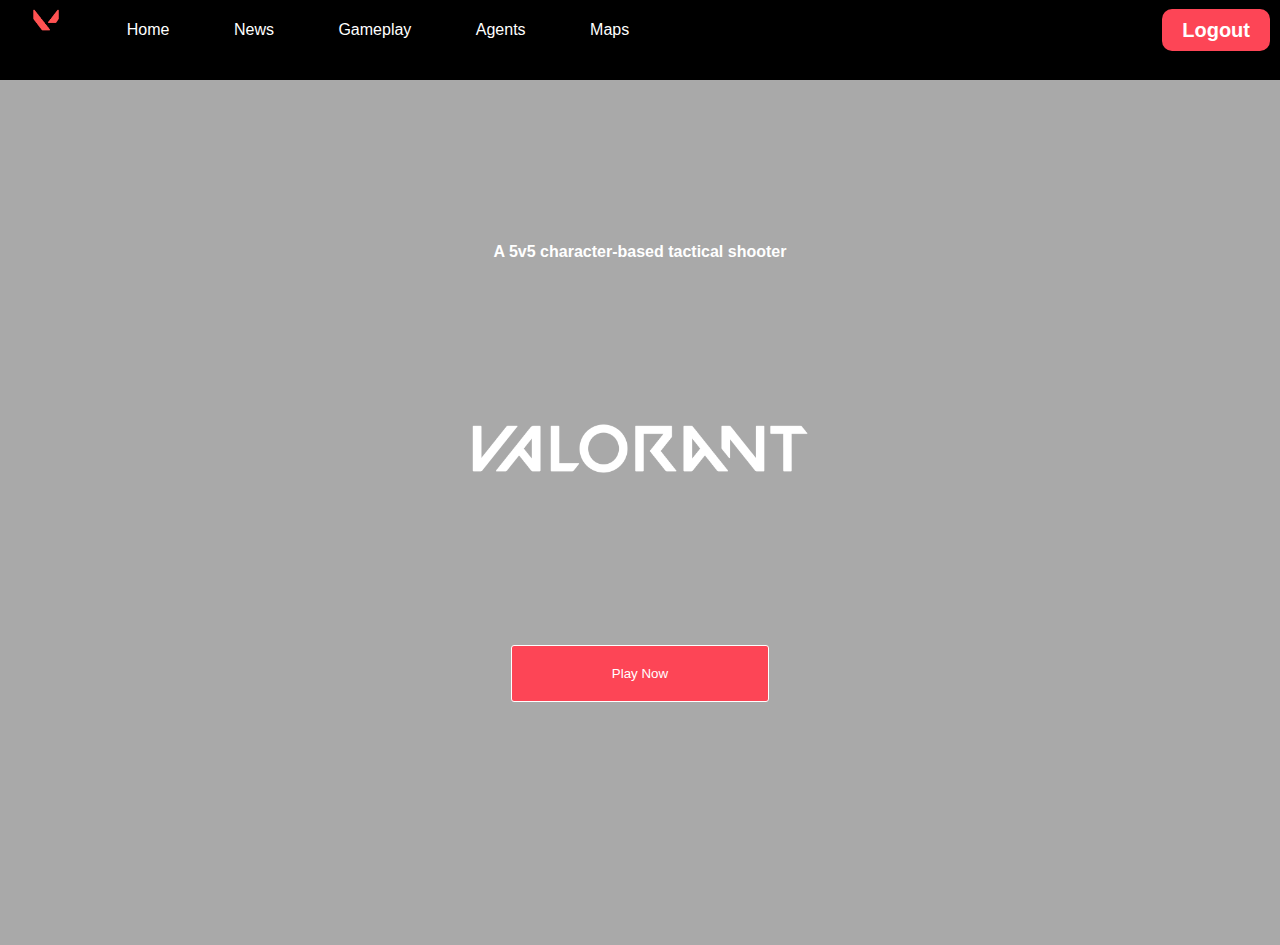
==== home/index.html @ 3abc1586 "Add files via upload" ====
<!DOCTYPE html>
<html lang="en">
<head>
    <meta charset="UTF-8">
    <meta name="viewport" content="width=device-width, initial-scale=1.0">
    <title>VALORANT</title>
    <link rel="stylesheet" href="./css/style.css">
</head>
<body>
    
    <nav class="navbar">
        <div class="container">
            <div class="row justify-content-between">
                <div class="col-NavList">
                    <a href="" class="logo"><img src="./imgs/logo.png" alt="" width="3%"></a>
                    <a href="">Home</a>
                    <a href="">News</a>
                    <a href="">Gameplay</a>
                    <a href="">Agents</a>
                    <a href="">Maps</a>
                </div>
                <div class="col-LogoutBtn">
                    <a href="">Logout</a>
                </div>
            </div>
        </div>
    </nav>

    <header class="mainHeader">
        <div class="container">
            <div class="row">
                <div class="col-MainContent">
                    <video autoplay muted loop id="MainVideo" >
                        <source src="./videos/DUELISTS __ Official Launch Cinematic Trailer - VALORANT.mp4" type="video/mp4">
                    </video>
                    <div class="MainTitle">
                        <h4 style="color: white;">A 5v5 character-based tactical shooter</h4>
                        <img src="./imgs/Title.png" alt="title" width="30%">
                        <button class="btnPlayNow">
                            Play Now
                        </button>
                    </div>
                </div>
            </div>
        </div>
    </header>
</body>
</html>
---- home/css/style.css ----
*{
    margin: 0px;
    padding: 0px;
    font-family: sans-serif;
}

.container{
    width: 100%;
}

.row{
    display: flex;
}

.justify-content-between{
    justify-content: space-between;
}
.navbar{
    width: 100%;
    height: 80px;
    background-color: black;
    line-height: 60px;
    position: fixed;
    z-index: 5;
}

.col-NavList a{
    padding: 10px 20px;
    margin: 0px 10px;
    color: white;
    text-decoration: none;
    transition: all ease 0.25s;
}


.col-NavList a:hover{
    border-bottom: 5px solid #FD4556;
}

.col-NavList .logo:hover{
    border: none;
}

.col-LogoutBtn a{
    padding: 10px 20px;
    margin: 0px 10px;
    color: white;
    text-decoration: none;
    background-color: #FD4556;
    border-radius: 10px;
    font-size: 20px;
    font-weight: bold;
    transition: all ease 0.25s;
}


.col-LogoutBtn a:hover{
    background-color: white;
    color: #FD4556;
}

#MainVideo{
    position: relative;
    right: 0;
    bottom: 0;
    width: 145%;
    height: 100%;
    height: auto;
    min-width: 100%;
    min-height: 100%;
}

.MainTitle{
    width: 100%;
    height: 105%;
    position: absolute;
    top: 0%;
    left: 0%;

    display: flex;
    justify-content: center;
    align-items: center;
    flex-direction: column;
    background-color: #00000056;
}

.btnPlayNow{
    padding: 20px 100px;
    background-color: #FD4556;
    color: white;
    outline: none;
    border: 1px white solid;
    border-radius: 3px;
    box-shadow: inset 0 0 0 0 black;
    transition: ease-out 0.3s;
    cursor: pointer;
}

.btnPlayNow:hover{
    box-shadow: inset 260px 0 0 0 black;
}
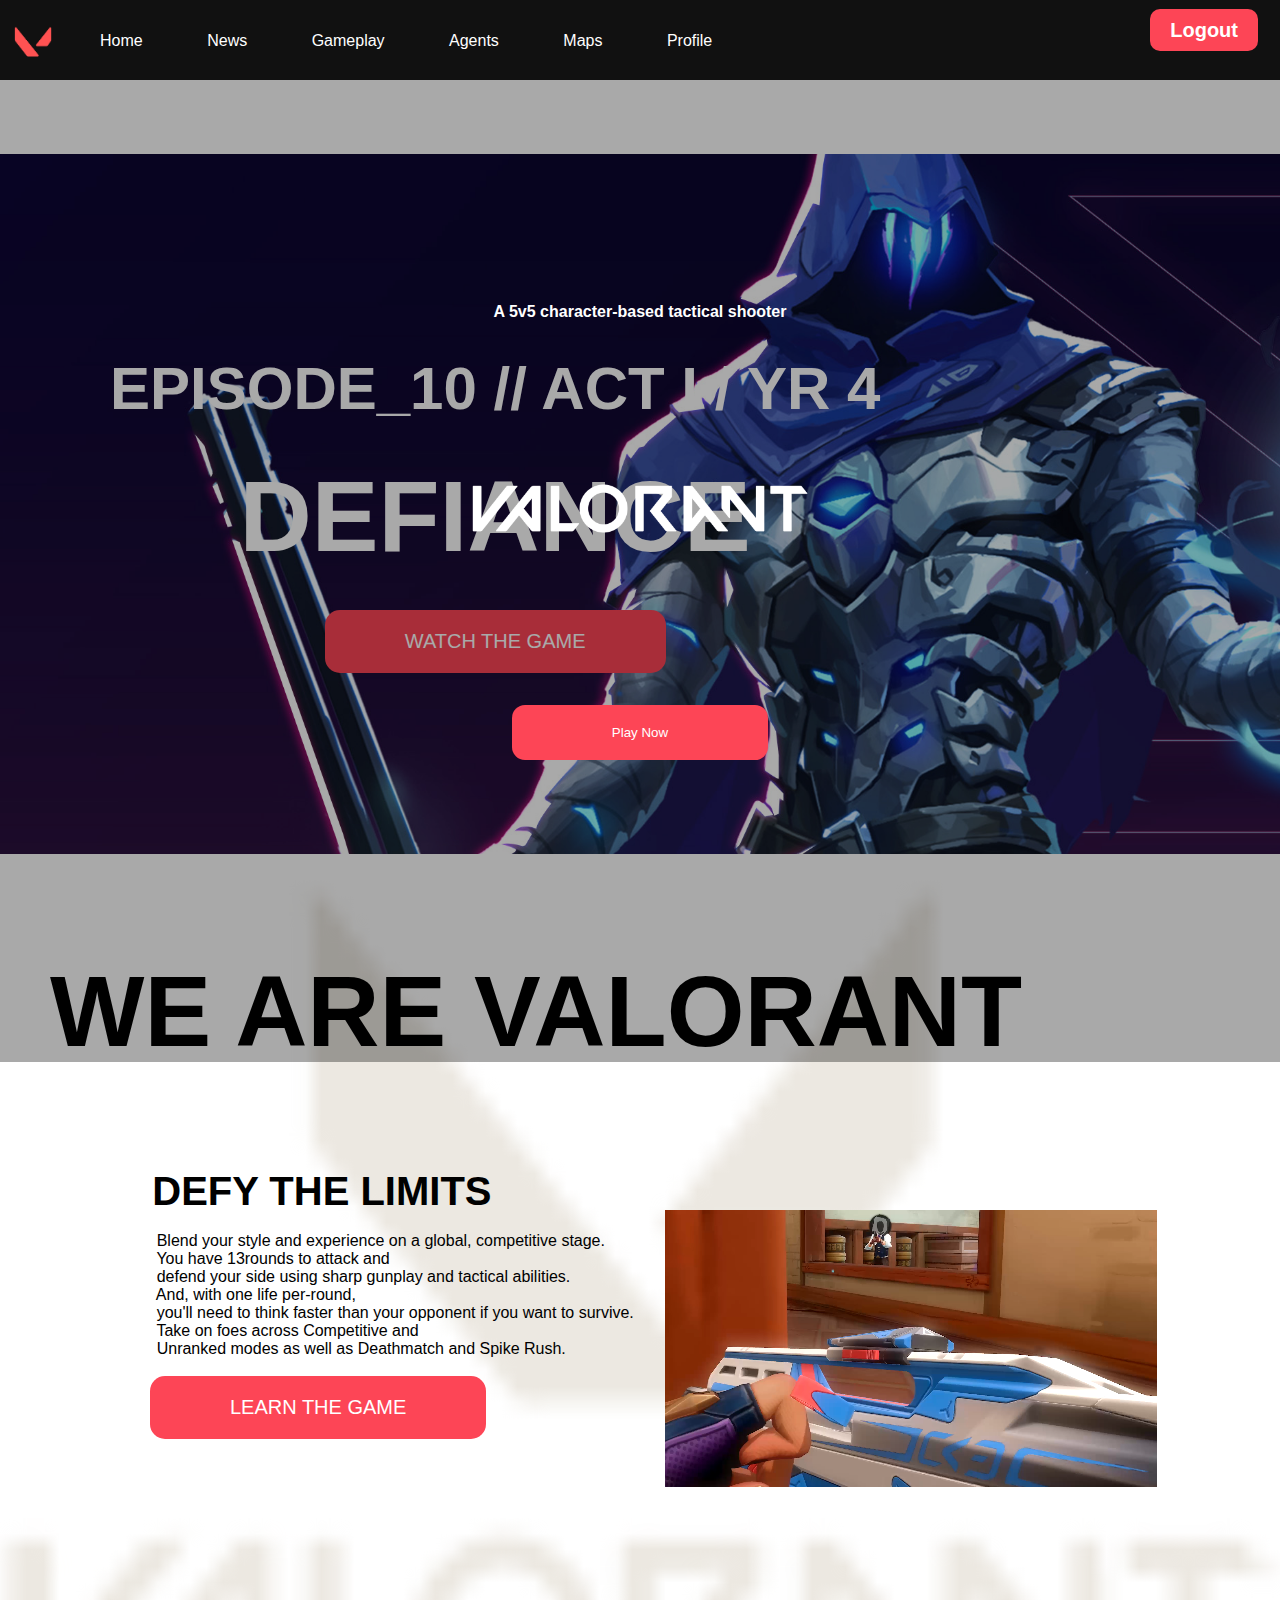
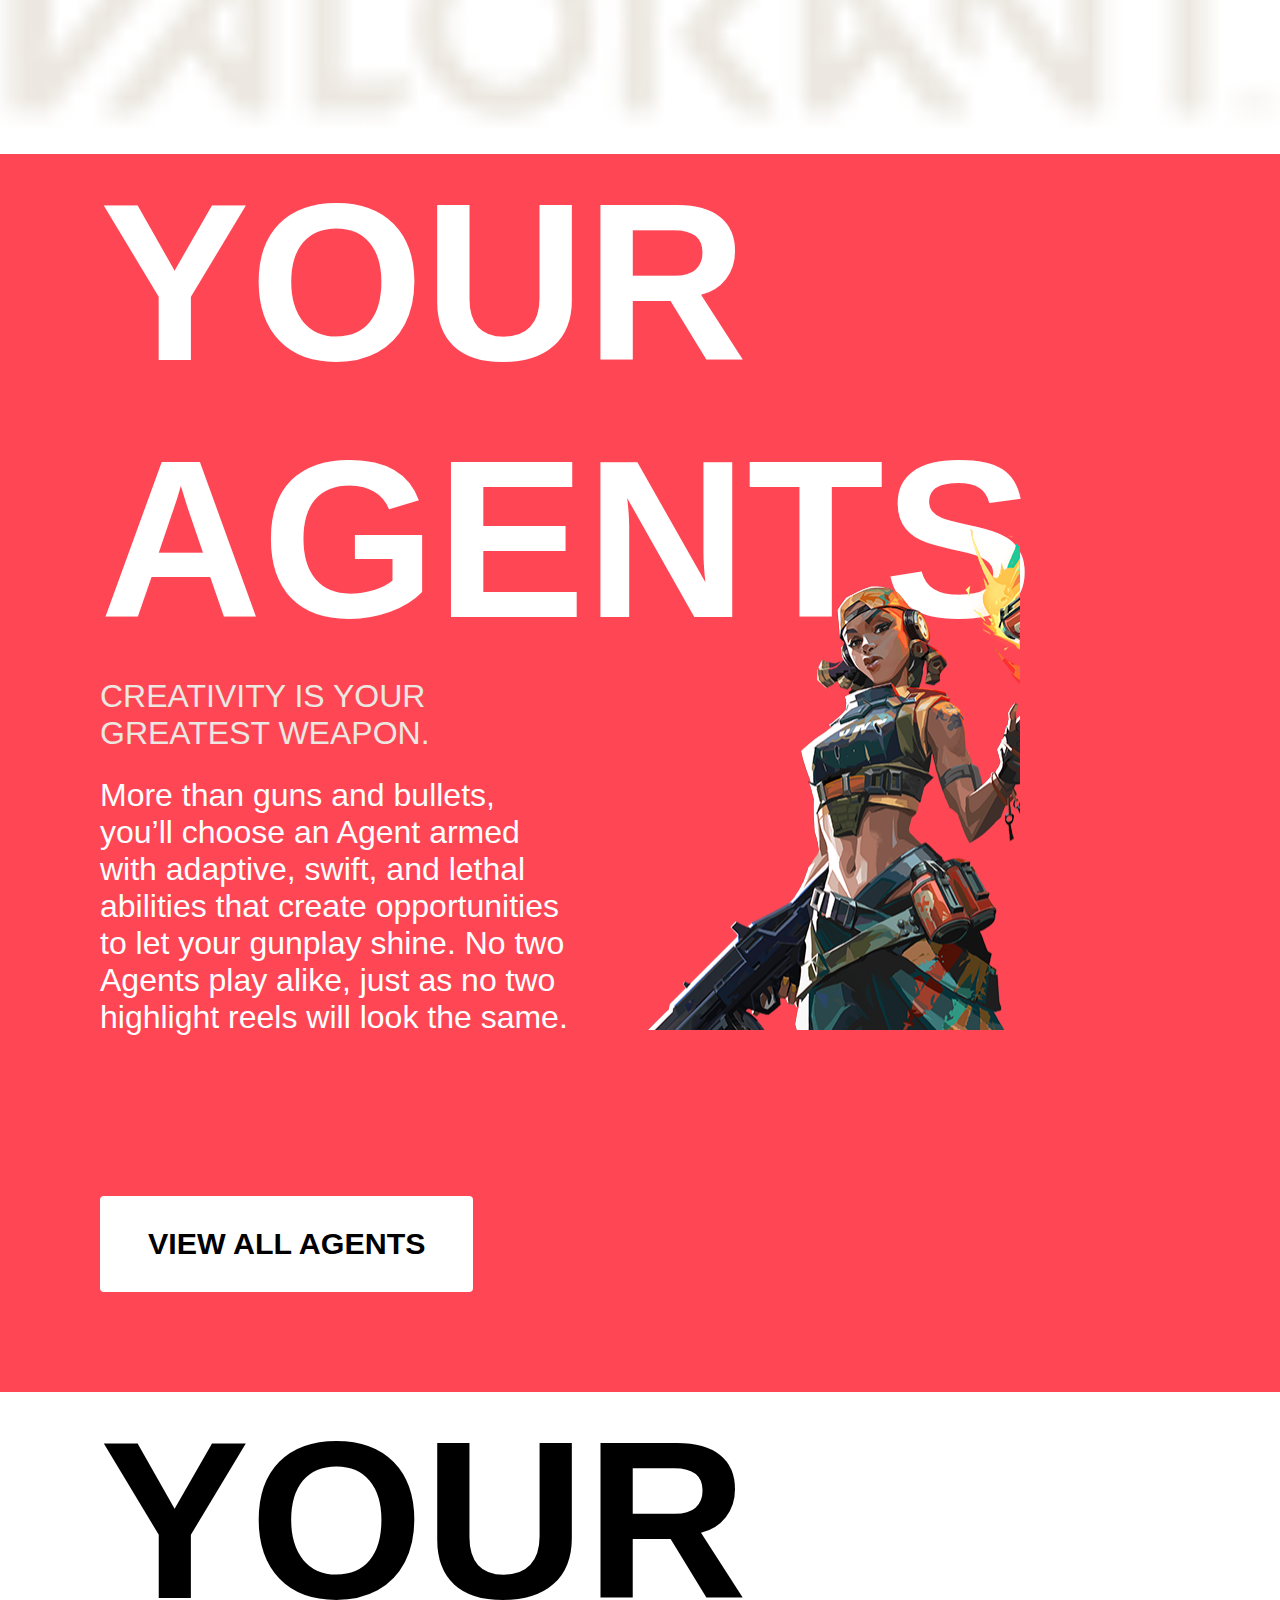
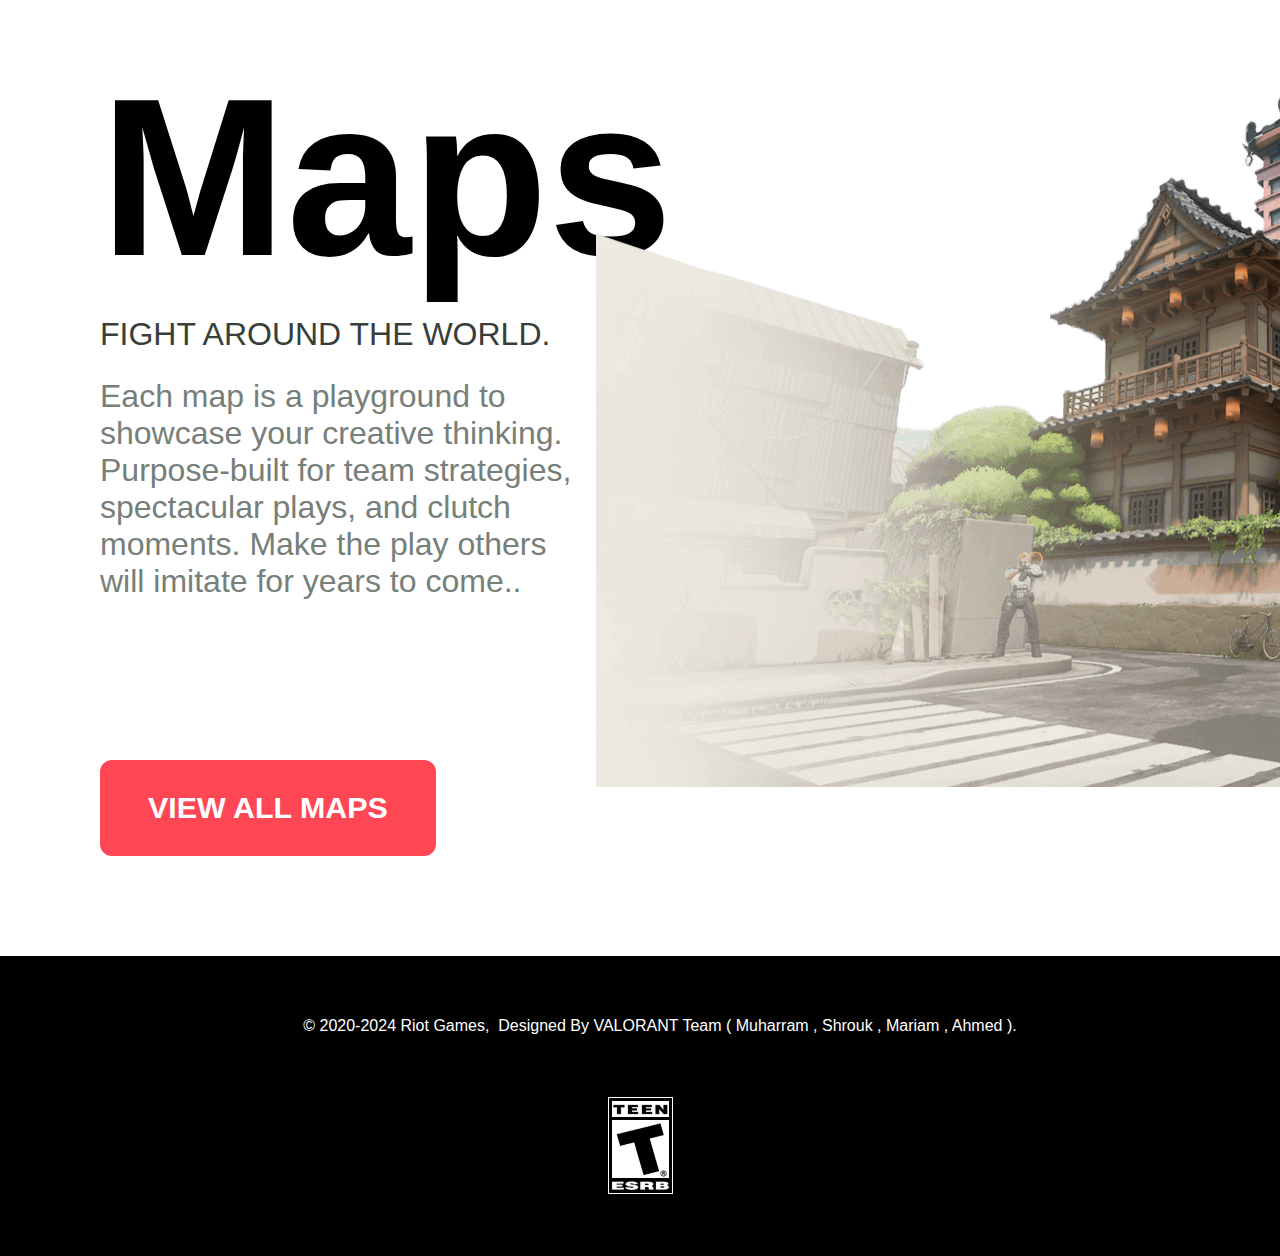
==== commit 7c746cac: "Last Version" ====
--- a/home/index.html
+++ b/home/index.html
@@ -1,48 +1,159 @@
-<!DOCTYPE html>
-<html lang="en">
-<head>
-    <meta charset="UTF-8">
-    <meta name="viewport" content="width=device-width, initial-scale=1.0">
-    <title>VALORANT</title>
-    <link rel="stylesheet" href="./css/style.css">
-</head>
-<body>
-    
-    <nav class="navbar">
-        <div class="container">
-            <div class="row justify-content-between">
-                <div class="col-NavList">
-                    <a href="" class="logo"><img src="./imgs/logo.png" alt="" width="3%"></a>
-                    <a href="">Home</a>
-                    <a href="">News</a>
-                    <a href="">Gameplay</a>
-                    <a href="">Agents</a>
-                    <a href="">Maps</a>
-                </div>
-                <div class="col-LogoutBtn">
-                    <a href="">Logout</a>
-                </div>
-            </div>
-        </div>
-    </nav>
-
-    <header class="mainHeader">
-        <div class="container">
-            <div class="row">
-                <div class="col-MainContent">
-                    <video autoplay muted loop id="MainVideo" >
-                        <source src="./videos/DUELISTS __ Official Launch Cinematic Trailer - VALORANT.mp4" type="video/mp4">
-                    </video>
-                    <div class="MainTitle">
-                        <h4 style="color: white;">A 5v5 character-based tactical shooter</h4>
-                        <img src="./imgs/Title.png" alt="title" width="30%">
-                        <button class="btnPlayNow">
-                            Play Now
-                        </button>
-                    </div>
-                </div>
-            </div>
-        </div>
-    </header>
-</body>
+<!DOCTYPE html>
+<html lang="en">
+
+<head>
+    <meta charset="UTF-8">
+    <meta name="viewport" content="width=device-width, initial-scale=1.0">
+    <title>VALORANT</title>
+    <link rel="stylesheet" href="./css/style.css">
+</head>
+
+<body>
+
+    <nav class="navbar">
+        <div class="container">
+            <div class="row justify-content-between">
+                <div class="col-NavList">
+                    <a href="" class="logo"><img src="./imgs/logo.png" alt="" width="4%"></a>
+                    <a href="">Home</a>
+                    <a href="">News</a>
+                    <a href="">Gameplay</a>
+                    <a href="">Agents</a>
+                    <a href="">Maps</a>
+                    <a href="../Profile/profile.html">Profile</a>
+                </div>
+              
+                <div class="col-LogoutBtn">
+                    <a href="../Login/Login.html">Logout</a>
+                </div>
+            </div>
+        </div>
+    </nav>
+
+    <header class="mainHeader">
+        <div class="container">
+            <div class="row">
+                <div class="col-MainContent">
+                    <video autoplay muted loop id="MainVideo">
+                        <source src="./videos/DUELISTS __ Official Launch Cinematic Trailer - VALORANT.mp4"
+                            type="video/mp4">
+                    </video>
+                    <div class="MainTitle">
+                        <h4 style="color: white;">A 5v5 character-based tactical shooter</h4>
+                        <img src="./imgs/Title.png" alt="title" width="30%">
+                        <button class="btnPlayNow">
+                            Play Now
+                        </button>
+                    </div>
+                </div>
+            </div>
+        </div>
+    </header>
+
+
+ 
+    <section class="news">
+        <div class="container">
+            <div class="row">
+                <div class="col-mainseason">
+                    <h5 style="color: white; font-size: 60px; ">EPISODE_10 // ACT I / YR 4</h5><br><br>
+                    <h1 style="color: white; font-size: 100px"><b>DEFIANCE</b></h1><br><br>
+                    <a href="https://www.youtube.com/watch?v=q2eLOupmraQ"  target="_blank" >
+                        <button class="btnwatch" style="border: 0; cursor: pointer; ">
+                            WATCH THE GAME
+                        </button>
+                    </a>
+                </div>
+            </div>
+        </div>
+    </section>
+
+    <section class="homegame">
+        <div class="container">
+            <div class="row">
+                <div class="col-maingame">
+                    <h1 style="font-size: 100px; text-align: left; margin-bottom: 100px;" > <b>WE ARE VALORANT</b></h1>
+                    <div class="contentGamePlay">
+                    <Pre>
+                       <b style="font-size: 40px;">DEFY THE LIMITS</b>
+
+                        Blend your style and experience on a global, competitive stage.
+                        You have 13rounds to attack and 
+                        defend your side using sharp gunplay and tactical abilities. 
+                        And, with one life per-round, 
+                        you'll need to think faster than your opponent if you want to survive.
+                        Take on foes across Competitive and
+                        Unranked modes as well as Deathmatch and Spike Rush.
+                    </Pre>
+                     <button class="btnlearn" style="border: 0; cursor: pointer;">
+                        LEARN THE GAME
+                    </button>
+
+                    </div>
+                    
+                        <video autoplay loop muted width="40%" class="videogame">
+                            <source src="../home/videos/VALORANT_PLAY22_16x9_Target4_v005.mp4" type="video/mp4">
+                        </video>
+                </div>
+            </div>
+        </div>
+    </section>
+
+  
+
+    <section class="section dark red HomeAgents-module--homeAgents--NdItH" data-testid="agents">
+        <div class="sectionWrapper">
+            <div class="HomeAgents-module--copyContent--XgWuu CopyContent-module--copyContent--oumAt">
+                <h2 class="heading-03"><span data-testid="agents:title">YOUR AGENTS</span></h2>
+
+                <h5 class="heading-05" data-testid="agents:subtitle">CREATIVITY IS YOUR GREATEST WEAPON.</h5>
+                <p class="copy-02" data-testid="agents:description"><span>More
+                        than guns and bullets, you’ll choose an Agent armed with adaptive, swift, and lethal abilities
+                        that create opportunities to let your gunplay shine. No two Agents play alike, just as no two
+                        highlight reels will look the same.</span></p>
+
+                <div> <button class="button" style="border: none; cursor: pointer;">
+                        VIEW ALL AGENTS
+
+                    </button></div>
+
+            </div>
+            <div class="HomeAgents" data-testid="agents:image">
+                <div class="AnimateAgents" style="transform: translateY(0px);"><canvas class="canvas" width="422"
+                        height="507"></canvas></div>
+            </div>
+        </div>
+    </section>
+
+
+ 
+    <section class="section light HomeMaps-module--homeMaps--KWkyN" data-testid="maps">
+        <div class="sectionWrapper">
+            <div class="HomeAgents-module--copyContent--XgWuu CopyContent-module--copyContent--oumAt1">
+                <h2 class="heading-031"><span data-testid="maps:title">YOUR Maps</span></h2>
+
+                <h5 class="heading-051" data-testid="maps:subtitle">FIGHT AROUND THE WORLD.</h5>
+                <p class="copy-021" data-testid="maps:description"><span>Each map is a playground to showcase your
+                        creative thinking. Purpose-built for team strategies, spectacular plays, and clutch moments.
+                        Make the play others will imitate for years to come..</span></p>
+
+                <div> <button class="button1" style="border: 0; cursor: pointer; border-radius: 12px;">
+                        VIEW ALL MAPS
+
+                    </button></div>
+
+            </div>
+            <div class="HomeAgents1" data-testid="maps:image">
+                <div class="AnimateAgents1" style="transform: translateY(0px);"><canvas class="canvas" width="422"height="507"></canvas></div>
+            </div>
+        </div>
+    </section>
+
+    <footer>
+        <pre>         © 2020-2024 Riot Games,  Designed By VALORANT Team ( Muharram , Shrouk , Mariam , Ahmed ).</pre>
+            <img src="./imgs/na-esrb.png" alt="">
+    </footer>
+
+</body>
+
 </html>--- a/home/css/style.css
+++ b/home/css/style.css
@@ -1,101 +1,453 @@
-*{
-    margin: 0px;
-    padding: 0px;
-    font-family: sans-serif;
-}
-
-.container{
-    width: 100%;
-}
-
-.row{
-    display: flex;
-}
-
-.justify-content-between{
-    justify-content: space-between;
-}
-.navbar{
-    width: 100%;
-    height: 80px;
-    background-color: black;
-    line-height: 60px;
-    position: fixed;
-    z-index: 5;
-}
-
-.col-NavList a{
-    padding: 10px 20px;
-    margin: 0px 10px;
-    color: white;
-    text-decoration: none;
-    transition: all ease 0.25s;
-}
-
-
-.col-NavList a:hover{
-    border-bottom: 5px solid #FD4556;
-}
-
-.col-NavList .logo:hover{
-    border: none;
-}
-
-.col-LogoutBtn a{
-    padding: 10px 20px;
-    margin: 0px 10px;
-    color: white;
-    text-decoration: none;
-    background-color: #FD4556;
-    border-radius: 10px;
-    font-size: 20px;
-    font-weight: bold;
-    transition: all ease 0.25s;
-}
-
-
-.col-LogoutBtn a:hover{
-    background-color: white;
-    color: #FD4556;
-}
-
-#MainVideo{
-    position: relative;
-    right: 0;
-    bottom: 0;
-    width: 145%;
-    height: 100%;
-    height: auto;
-    min-width: 100%;
-    min-height: 100%;
-}
-
-.MainTitle{
-    width: 100%;
-    height: 105%;
-    position: absolute;
-    top: 0%;
-    left: 0%;
-
-    display: flex;
-    justify-content: center;
-    align-items: center;
-    flex-direction: column;
-    background-color: #00000056;
-}
-
-.btnPlayNow{
-    padding: 20px 100px;
-    background-color: #FD4556;
-    color: white;
-    outline: none;
-    border: 1px white solid;
-    border-radius: 3px;
-    box-shadow: inset 0 0 0 0 black;
-    transition: ease-out 0.3s;
-    cursor: pointer;
-}
-
-.btnPlayNow:hover{
-    box-shadow: inset 260px 0 0 0 black;
-}+    * {
+        margin: 0px;
+        padding: 0px;
+        font-family: sans-serif;
+    }
+    
+    .container {
+        width: 100%;
+    }
+    
+    .row {
+        display: flex;
+    }
+    
+    .justify-content-between {
+        justify-content: space-between;
+    }
+    
+    .navbar {
+        width: 100%;
+        height: 80px;
+        background-color: rgb(17, 17, 17);
+        line-height: 60px;
+        position: fixed;
+        z-index: 5;
+    }
+    
+    .col-NavList a {
+        padding: 10px 20px;
+        margin: 0px 10px;
+        color: white;
+        text-decoration: none;
+        transition: all ease 0.25s;
+    }
+    
+    .col-NavList a:hover {
+        border-bottom: 5px solid #FD4556;
+    }
+    
+    .col-NavList .logo {
+        padding: 0px;
+    }
+    
+    .col-NavList .logo:hover {
+        border: none;
+    }
+    
+    .col-NavList .logo img {
+        position: relative;
+        top: 25%;
+    }
+    
+    .col-LogoutBtn a {
+        padding: 10px 20px;
+        margin: 0px 10px;
+        color: white;
+        margin-right: 22px;
+        text-decoration: none;
+        background-color: #FD4556;
+        border-radius: 10px;
+        font-size: 20px;
+        font-weight: bold;
+        transition: all ease 0.25s;
+    }
+    
+    .col-LogoutBtn a:hover {
+        background-color: white;
+        color: #FD4556;
+    }
+    
+    #MainVideo {
+        position: relative;
+        right: 0;
+        bottom: 0;
+        width: 148.7%;
+        height: 100%;
+        height: auto;
+        min-width: 100%;
+        min-height: 100%;
+    }
+    
+    .MainTitle {
+        width: 100%;
+        height: 118%;
+        position: absolute;
+        top: 0%;
+        left: 0%;
+        display: flex;
+        justify-content: center;
+        align-items: center;
+        flex-direction: column;
+        background-color: #00000056;
+    }
+    
+    .btnPlayNow {
+        padding: 20px 100px;
+        background-color: #FD4556;
+        color: white;
+        outline: none;
+        border: none;
+        border-radius: 13px;
+        box-shadow: inset 0 0 0 0 black;
+        transition: ease-out 0.3s;
+        cursor: pointer;
+    }
+    
+    .btnPlayNow:hover {
+        box-shadow: inset 260px 0 0 0 black;
+    }
+    
+    @media only screen and (max-width: 768px) {
+        .col-NavList a {
+            padding: 10px 15px;
+        }
+        .col-LogoutBtn a {
+            padding: 10px 15px;
+            margin-right: 15px;
+            font-size: 18px;
+        }
+        .btnPlayNow {
+            padding: 15px 70px;
+        }
+    }
+    
+    @media only screen and (max-width: 480px) {
+        .col-NavList a {
+            padding: 10px 12px;
+        }
+        .col-LogoutBtn a {
+            padding: 8px 12px;
+            margin-right: 10px;
+            font-size: 16px;
+        }
+        .btnPlayNow {
+            padding: 12px 60px;
+        }
+    }
+
+
+ 
+.section {
+   
+    width: 100%;
+   
+}
+
+.section.red {
+    background-color: #ff4655;
+}
+
+.section:after {
+    content: "";
+    display: block;
+    height: 100%;
+    pointer-events: none;
+    position: absolute;
+    top: 0;
+    z-index: 1;
+}
+
+/* Styles for the Agents Section */
+
+
+.sectionWrapper {
+    height: auto;
+    overflow-x: hidden;
+    position: relative;
+    width: 100%;
+    display: flex;
+    align-items: center;
+    justify-content: space-between;
+}
+
+/* Styles for the Copy Content */
+.CopyContent-module--copyContent--oumAt {
+    text-align: left;
+    color: #fff;
+    max-width: 45%;
+    padding-right: 20px;
+}
+
+.heading-03 {
+    font-family: Tungsten-Bold,;
+    font-size: 14rem;
+    margin-bottom: 10px;
+    margin-left: 100px;
+}
+
+.heading-05 {
+    font-size: 2.0rem;
+    margin-bottom: 5px;
+    margin-left: 100px;
+    color: #ece8e1;
+    font-weight: 400;
+    display: block;
+    font-family: DINNextW05-Medium,arial,georgia,sans-serif;
+
+}
+
+.copy-02 {
+    font-size: 2rem;
+    margin-bottom: 60px;
+    margin-top: 25px;
+    margin-left: 100px;
+    max-width: 100rem;
+    font-family: georgia;
+}
+
+/* Styles for the Button */
+.button {
+        background-color: white;
+        color: black;
+        outline: none;
+        border: none;
+        border-radius: 4px;
+        box-shadow: inset 0 0 0 0 black;
+        transition: ease-out 0.3s;
+        font-family: sans-serif;
+        font-size: 1.9rem;
+        cursor: pointer;
+        padding: 1.9rem 3rem;
+        text-align: center;
+        right: 0;
+        font-weight: 700;
+        margin: 100px;
+        border: 1px solid black;
+        
+        
+      
+}
+
+.button:hover {
+    color: white;
+    box-shadow: inset 390px 0 0 0 black;
+    border: 1px solid white;
+}
+
+/* Styles for the Agents Image */
+.HomeAgents {
+    position: relative;
+    overflow:unset;
+    flex:1.7;
+    margin-right: 260px; 
+}
+
+.AnimateAgents {
+    transform: translateY(2px);
+    background: url(../imgs/Raze.png) no-repeat;
+}
+
+.canvas {
+    width: 100%;
+    height: auto;
+}
+
+
+/* MAPS */
+.section2 {
+   
+    width: 100%;
+   
+}
+
+.section.white {
+    background-color: #ECE8E1;
+}
+
+.section:after {
+    content: "";
+    display: block;
+    height: 100%;
+    pointer-events: none;
+    position: absolute;
+    top: 0;
+    z-index: 1;
+}
+
+/* Styles for the maps Section */
+
+
+.sectionWrapper {
+    height: auto;
+    overflow-x: hidden;
+    position: relative;
+    width: 100%;
+    display: flex;
+    align-items: center;
+    justify-content: space-between;
+}
+
+/* Styles for the Copy Content */
+.CopyContent-module--copyContent--oumAt1 {
+    text-align: left;
+    color: black;
+    max-width: 45%;
+    padding-right: 20px;
+}
+
+.heading-031 {
+    font-family: Tungsten-Bold,;
+    font-size: 14rem;
+    margin-bottom: 10px;
+    margin-left: 100px;
+}
+
+.heading-051 {
+    font-size: 2.0rem;
+    margin-bottom: 5px;
+    margin-left: 100px;
+    color: #383e3a;
+    font-weight: 400;
+    display: block;
+    font-family: DINNextW05-Medium,arial,georgia,sans-serif;
+
+}
+
+.copy-021 {
+    font-size: 2rem;
+    margin-bottom: 60px;
+    margin-top: 25px;
+    margin-left: 100px;
+    max-width: 100rem;
+    font-family: georgia;
+    color: #768079;
+}
+
+/* Styles for the Button */
+.button1 {
+        background-color: #ff4655;
+        color: WHITE;
+        outline: none;
+        border: none;
+        border-radius: 4px;
+        box-shadow: inset 0 0 0 0 white;
+        transition: ease-out 0.3s;
+        font-family: sans-serif;
+        font-size: 1.9rem;
+        cursor: pointer;
+        padding: 1.9rem 3rem;
+        text-align: center;
+        right: 0;
+        font-weight: 700;
+        margin: 100px;
+        border: 1px solid black;
+        
+        
+      
+}
+
+.button1:hover {
+    color: white;
+    box-shadow: inset 390px 0 0 0 black;
+    border: 1px solid white;
+}
+
+/* Styles for the maps Image */
+.HomeAgents1 {
+    position: relative;
+    overflow:unset;
+    flex:1.5;
+}
+
+.AnimateAgents1 {
+    transform: translateY(2px);
+    background: url(../imgs/maps.png) no-repeat;
+}
+
+.canvas {
+    width: 100%;
+    height: auto;
+}
+
+
+
+
+
+
+.news{
+    width: 100%;
+    height: 700px;
+    background-image: url(../imgs/Session.jpg);
+    background-size: cover;
+    background-position: center center;
+}
+.col-mainseason{
+    margin-left: 110px;
+    margin-top: 200px; 
+    display: flex;
+    justify-content: center;
+    align-items: center;
+    flex-direction: column;
+}
+.btnwatch{
+    background-color: #FD4556;
+    color: white;
+    padding: 20px 80px;
+    border-radius: 15px;
+    font-size: 20px;
+    transition: all ease 0.25s;
+}
+.btnwatch:hover{
+    box-shadow: inset 350px 0 0 0 black;
+}
+
+.homegame{
+    width: 100%;
+    height: 900px;
+    background-image: url(../imgs/val-logo-small.png);
+    background-size: cover;
+    background-position: center center;
+}
+
+.col-maingame{
+    margin-left: 50px;
+    margin-top: 100px; 
+    display: flex;
+    justify-content: center;
+    flex-direction: column;
+}
+.btnlearn{
+    background-color: #FD4556;
+    color: white;
+    padding: 20px 80px;
+    border-radius: 15px;
+    font-size: 20px;
+    text-align: center;
+    margin-left: 100px;
+    transition: all ease 0.25s;
+}
+.btnlearn:hover{
+    box-shadow: inset 350px 0 0 0 black;
+
+}
+.videogame{
+    height: auto;
+    position: relative;
+    left: 50%;
+    bottom: 30%;
+}
+
+
+footer{
+    width: 100%;
+    height: 300px;
+    text-align: center;
+    background-color: black;
+    color: white;
+    display: flex;
+    justify-content: center;
+    align-items: center;
+    flex-direction: column;
+    justify-content: space-evenly;
+}
